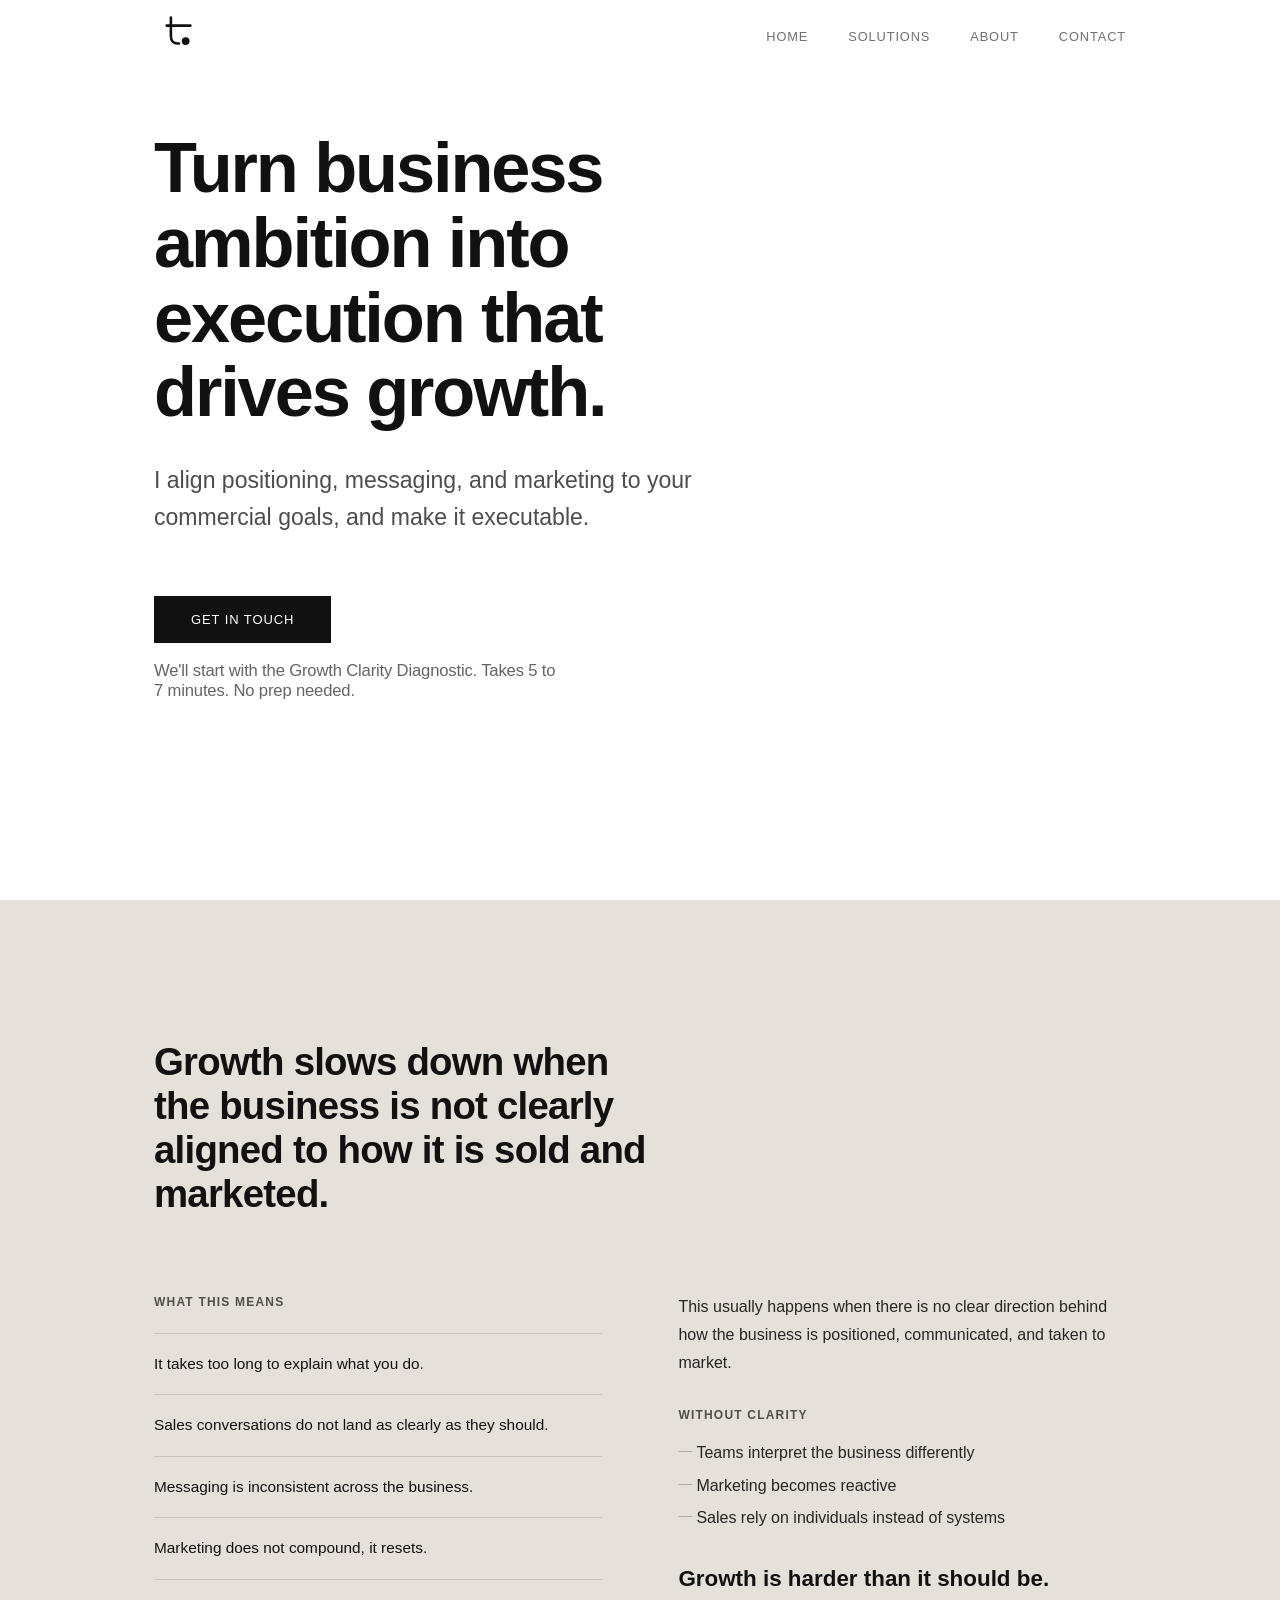
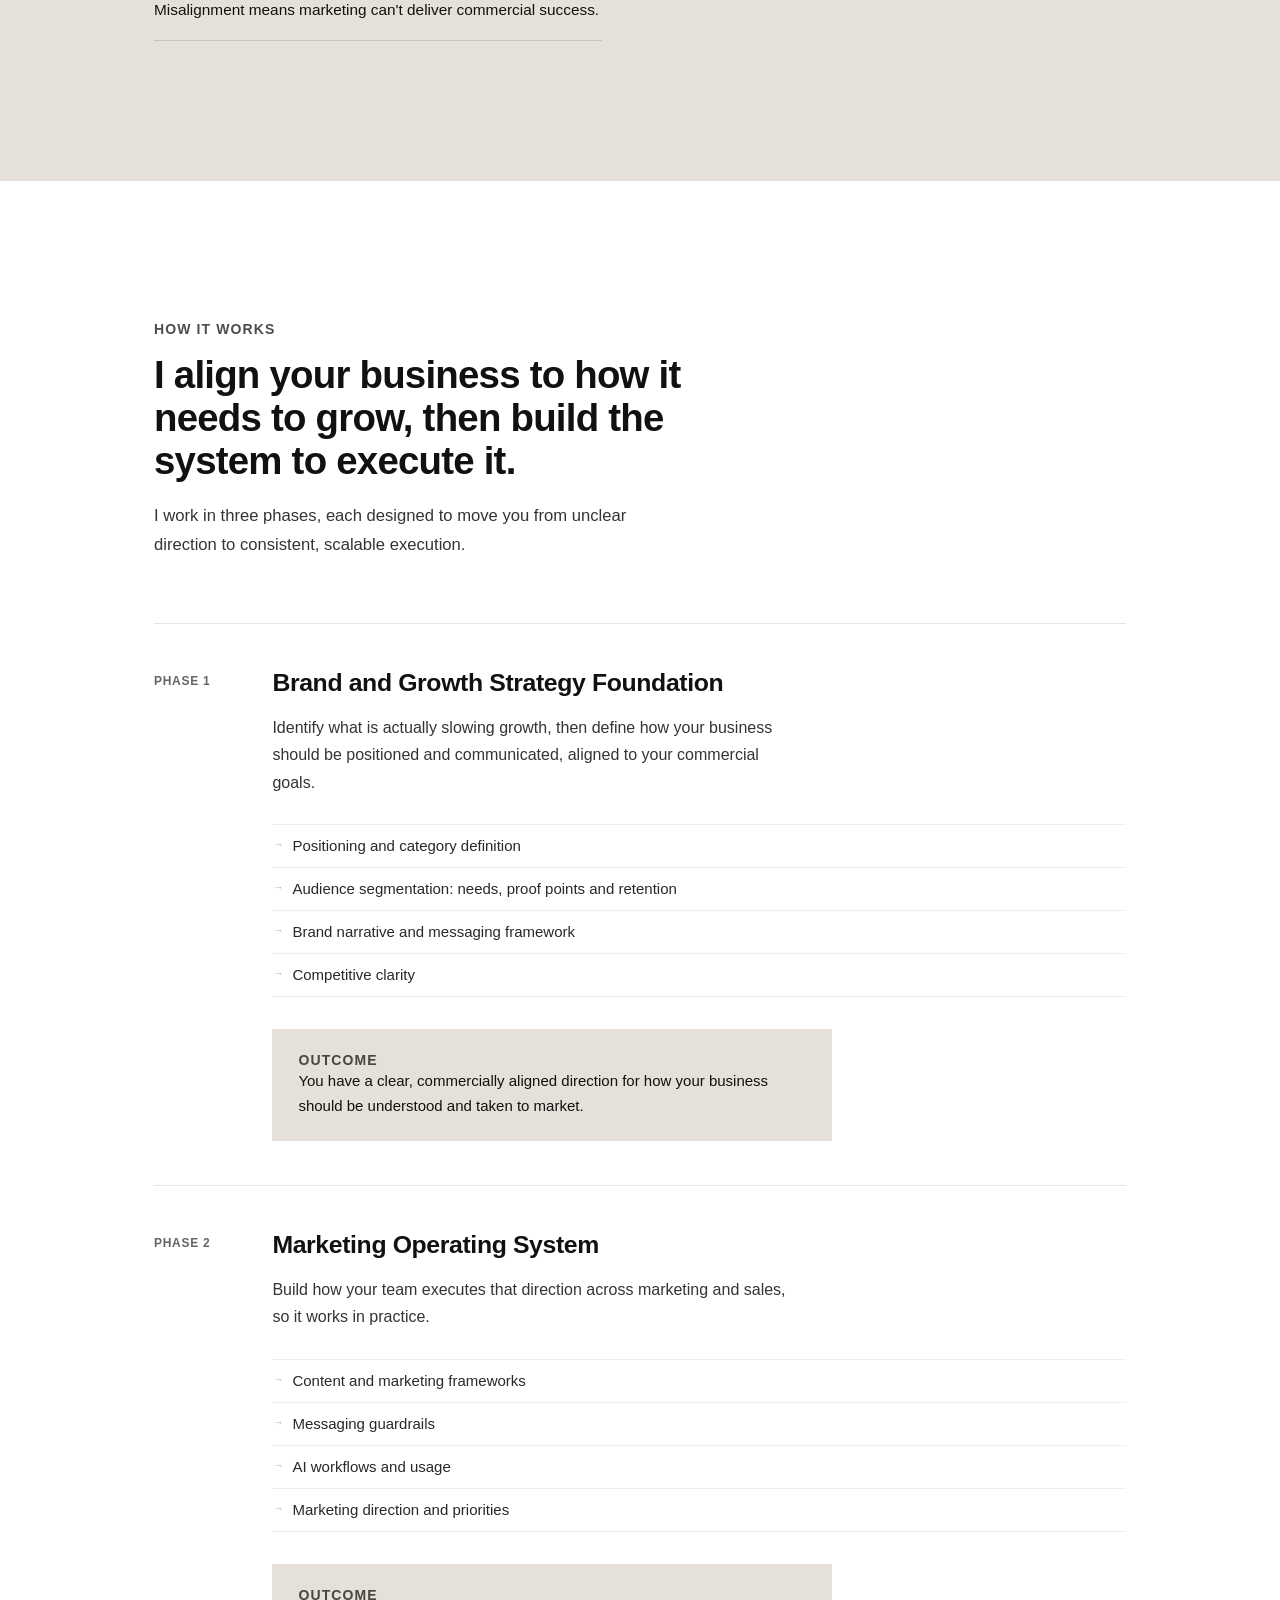
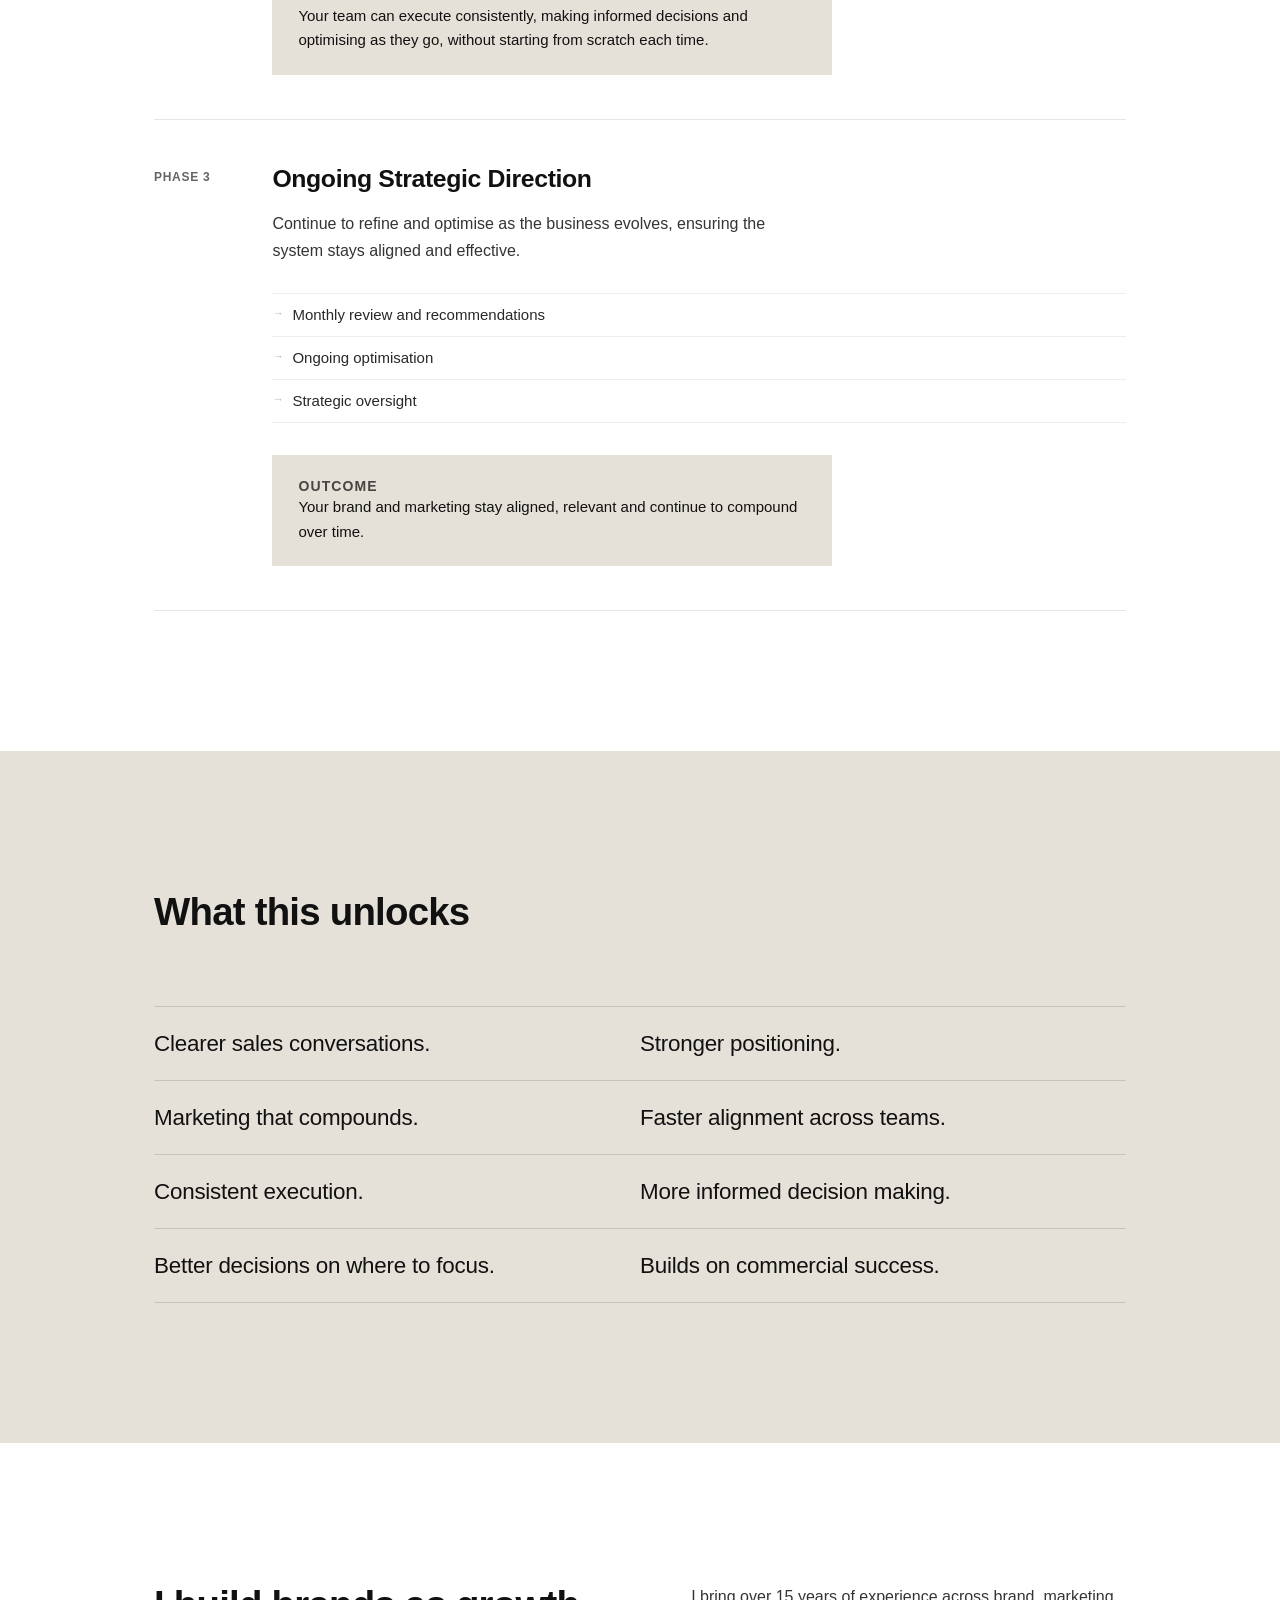
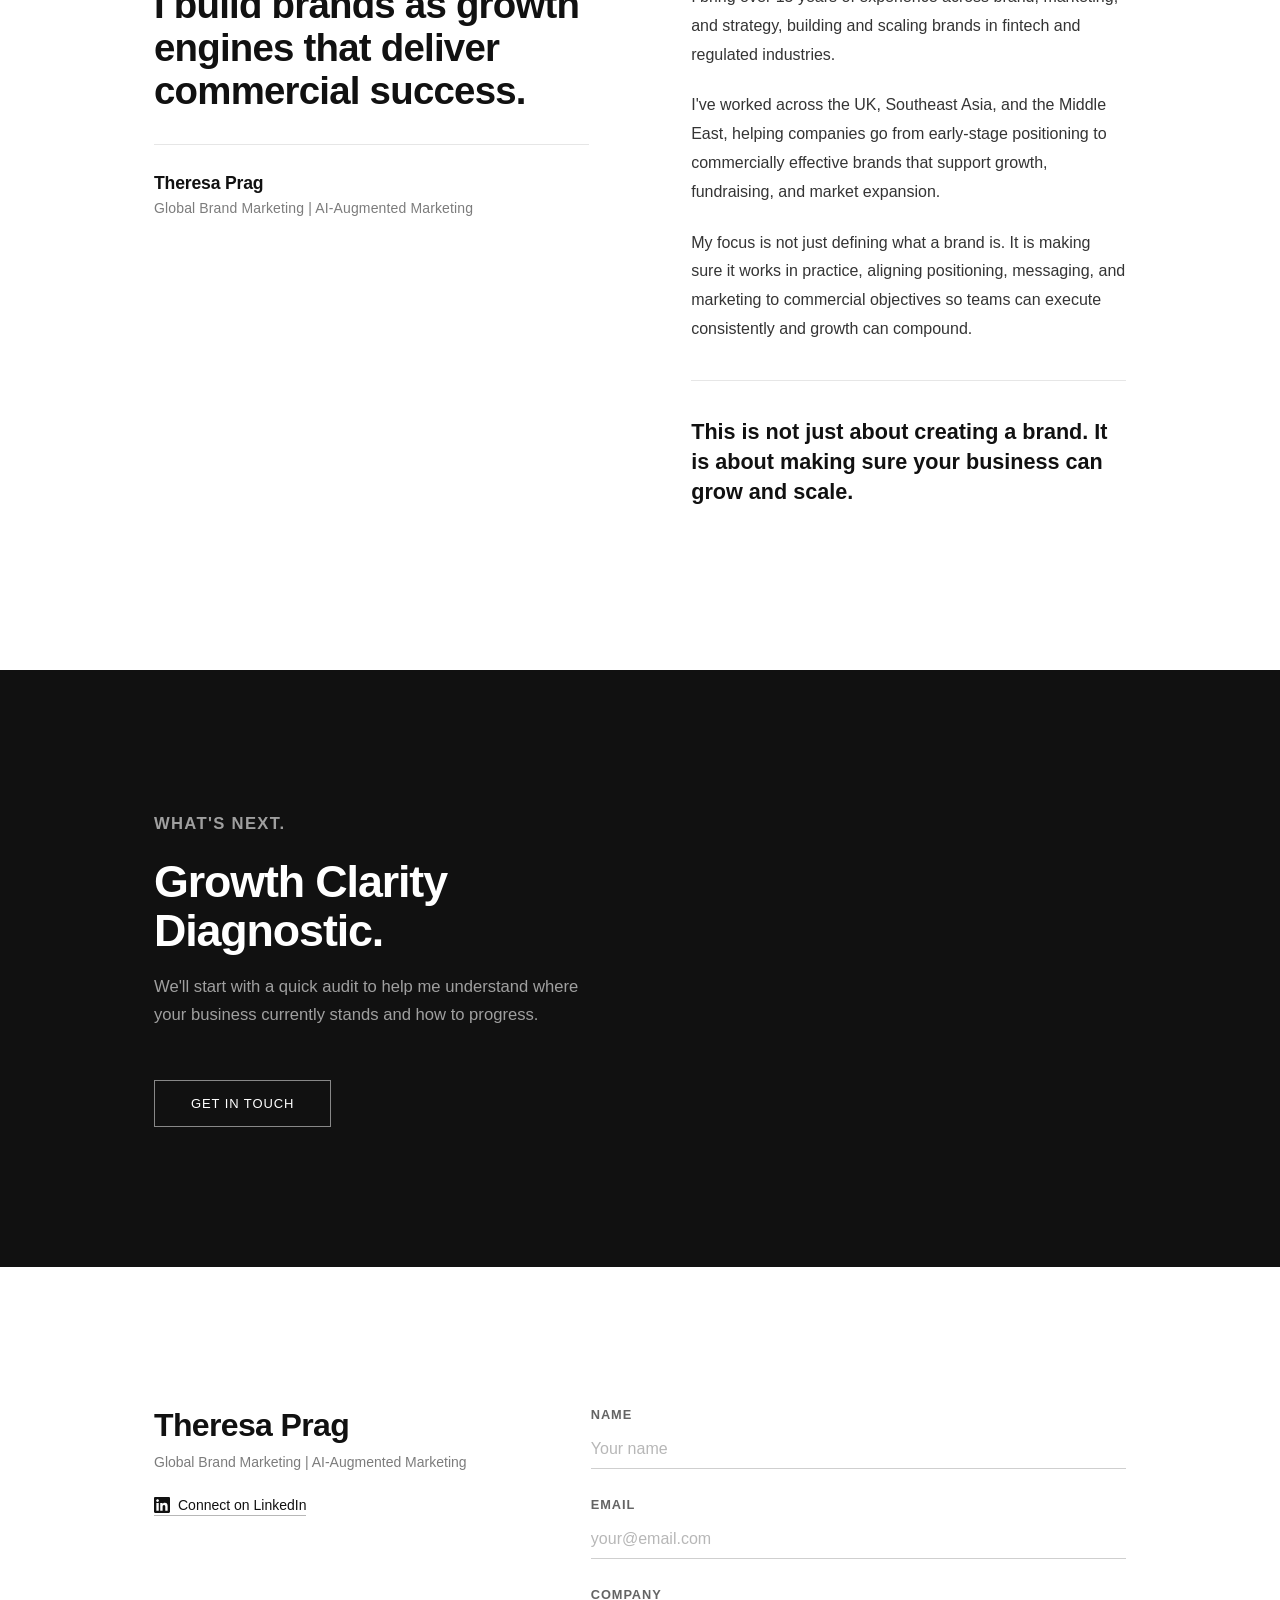
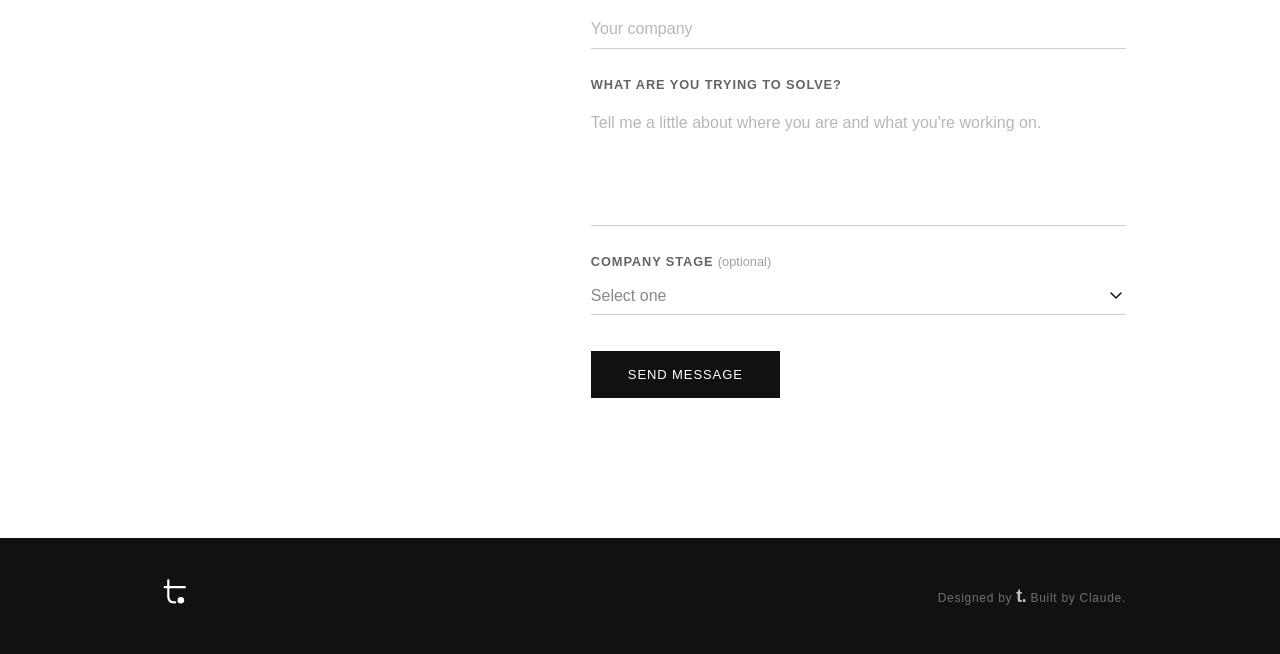
==== index.html @ bbdb6c85 "Initial site build" ====
<!DOCTYPE html>
<html lang="en">
<head>
  <meta charset="UTF-8">
  <meta name="viewport" content="width=device-width, initial-scale=1.0">
  <title>T. — Simple. Confident. Distinctive.</title>
  <meta name="description" content="A strategic brand and marketing consultancy aligning ambition with execution to drive growth.">
  <link href="https://api.fontshare.com/v2/css?f[]=switzer@400,500,600,700&f[]=satoshi@400,500&display=swap" rel="stylesheet">
  <link rel="stylesheet" href="styles.css">
</head>
<body>

  <!-- ======= NAVIGATION ======= -->
  <nav class="nav" id="nav">
    <div class="nav__inner">
      <a href="#home" class="nav__logo" aria-label="T. — Home">
        <svg xmlns="http://www.w3.org/2000/svg" viewBox="0 0 320 320" aria-hidden="true">
          <path class="logo-stroke" d="M104 46 V96 H78 M104 96 H224 M104 96 V162 C104 189 120 206 145 206 H154" stroke-width="16" stroke-linecap="round" stroke-linejoin="round"/>
          <circle class="logo-fill" cx="195" cy="191" r="24"/>
        </svg>
      </a>
      <ul class="nav__links">
        <li><a href="#home">Home</a></li>
        <li><a href="#solutions">Solutions</a></li>
        <li><a href="#about">About</a></li>
        <li><a href="#contact">Contact</a></li>
      </ul>
      <button class="nav__toggle" aria-label="Open menu" aria-expanded="false">
        <span></span>
        <span></span>
      </button>
    </div>
    <div class="nav__mobile" id="nav-mobile">
      <a href="#home" class="nav__mobile-link">Home</a>
      <a href="#solutions" class="nav__mobile-link">Solutions</a>
      <a href="#about" class="nav__mobile-link">About</a>
      <a href="#contact" class="nav__mobile-link">Contact</a>
    </div>
  </nav>

  <!-- ======= HERO ======= -->
  <section id="home" class="hero">
    <div class="container">
      <h1 class="hero__headline">Turn business ambition into execution that drives growth.</h1>
      <p class="hero__sub">I align positioning, messaging, and marketing to your commercial goals, and make it executable.</p>
      <div class="hero__cta-wrap">
        <a href="#contact" class="btn btn--primary">Get in touch</a>
        <p class="hero__microcopy">We'll start with the Growth Clarity Diagnostic. Takes 5 to 7 minutes. No prep needed.</p>
      </div>
    </div>
  </section>

  <!-- ======= PROBLEM / REFRAME ======= -->
  <section id="problem" class="problem">
    <div class="container">
      <h2 class="problem__headline">Growth slows down when the business is not clearly aligned to how it is sold and marketed.</h2>
      <div class="problem__body">
        <div class="problem__list">
          <p class="problem__list-label">What this means</p>
          <p>It takes too long to explain what you do.</p>
          <p>Sales conversations do not land as clearly as they should.</p>
          <p>Messaging is inconsistent across the business.</p>
          <p>Marketing does not compound, it resets.</p>
          <p>Misalignment means marketing can't deliver commercial success.</p>
        </div>
        <div class="problem__right">
          <p>This usually happens when there is no clear direction behind how the business is positioned, communicated, and taken to market.</p>
          <p class="problem__label">Without clarity</p>
          <ul class="problem__bullets">
            <li>Teams interpret the business differently</li>
            <li>Marketing becomes reactive</li>
            <li>Sales rely on individuals instead of systems</li>
          </ul>
          <p class="problem__conclusion">Growth is harder than it should be.</p>
        </div>
      </div>
    </div>
  </section>

  <!-- ======= SOLUTIONS ======= -->
  <section id="solutions" class="solutions">
    <div class="container">
      <p class="label">How it works</p>
      <h2 class="solutions__headline">I align your business to how it needs to grow, then build the system to execute it.</h2>
      <p class="solutions__intro">I work in three phases, each designed to move you from unclear direction to consistent, scalable execution.</p>

      <div class="phases">

        <div class="phase">
          <div class="phase__num">Phase 1</div>
          <div class="phase__content">
            <h3>Brand and Growth Strategy Foundation</h3>
            <p>Identify what is actually slowing growth, then define how your business should be positioned and communicated, aligned to your commercial goals.</p>
            <ul>
              <li>Positioning and category definition</li>
              <li>Audience segmentation: needs, proof points and retention</li>
              <li>Brand narrative and messaging framework</li>
              <li>Competitive clarity</li>
            </ul>
            <div class="phase__outcome">
              <span class="label">Outcome</span>
              <p>You have a clear, commercially aligned direction for how your business should be understood and taken to market.</p>
            </div>
          </div>
        </div>

        <div class="phase">
          <div class="phase__num">Phase 2</div>
          <div class="phase__content">
            <h3>Marketing Operating System</h3>
            <p>Build how your team executes that direction across marketing and sales, so it works in practice.</p>
            <ul>
              <li>Content and marketing frameworks</li>
              <li>Messaging guardrails</li>
              <li>AI workflows and usage</li>
              <li>Marketing direction and priorities</li>
            </ul>
            <div class="phase__outcome">
              <span class="label">Outcome</span>
              <p>Your team can execute consistently, making informed decisions and optimising as they go, without starting from scratch each time.</p>
            </div>
          </div>
        </div>

        <div class="phase">
          <div class="phase__num">Phase 3</div>
          <div class="phase__content">
            <h3>Ongoing Strategic Direction</h3>
            <p>Continue to refine and optimise as the business evolves, ensuring the system stays aligned and effective.</p>
            <ul>
              <li>Monthly review and recommendations</li>
              <li>Ongoing optimisation</li>
              <li>Strategic oversight</li>
            </ul>
            <div class="phase__outcome">
              <span class="label">Outcome</span>
              <p>Your brand and marketing stay aligned, relevant and continue to compound over time.</p>
            </div>
          </div>
        </div>

      </div>
    </div>
  </section>

  <!-- ======= WHAT THIS UNLOCKS ======= -->
  <section class="unlocks">
    <div class="container">
      <h2>What this unlocks</h2>
      <ul class="unlocks__list">
        <li>Clearer sales conversations.</li>
        <li>Stronger positioning.</li>
        <li>Marketing that compounds.</li>
        <li>Faster alignment across teams.</li>
        <li>Consistent execution.</li>
        <li>More informed decision making.</li>
        <li>Better decisions on where to focus.</li>
        <li>Builds on commercial success.</li>
      </ul>
    </div>
  </section>

  <!-- ======= ABOUT ======= -->
  <section id="about" class="about">
    <div class="container">
      <div class="about__left">
        <h2>I build brands as growth engines that deliver commercial success.</h2>
        <div class="about__nameplate">
          <p class="about__name">Theresa Prag</p>
          <p class="about__role">Global Brand Marketing | AI-Augmented Marketing</p>
        </div>
      </div>
      <div class="about__right">
        <p>I bring over 15 years of experience across brand, marketing, and strategy, building and scaling brands in fintech and regulated industries.</p>
        <p>I've worked across the UK, Southeast Asia, and the Middle East, helping companies go from early-stage positioning to commercially effective brands that support growth, fundraising, and market expansion.</p>
        <p>My focus is not just defining what a brand is. It is making sure it works in practice, aligning positioning, messaging, and marketing to commercial objectives so teams can execute consistently and growth can compound.</p>
        <p class="about__closing">This is not just about creating a brand. It is about making sure your business can grow and scale.</p>
      </div>
    </div>
  </section>

  <!-- ======= CTA ======= -->
  <section class="cta-band">
    <div class="container">
      <p class="label label--light">What's next.</p>
      <h2>Growth Clarity Diagnostic.</h2>
      <p>We'll start with a quick audit to help me understand where your business currently stands and how to progress.</p>
      <a href="#contact" class="btn btn--outline">Get in touch</a>
    </div>
  </section>

  <!-- ======= CONTACT ======= -->
  <section id="contact" class="contact">
    <div class="container">
      <div class="contact__left">
        <p class="contact__name">Theresa Prag</p>
        <p class="contact__role">Global Brand Marketing | AI-Augmented Marketing</p>
        <a href="https://www.linkedin.com/in/theresapragasam/" target="_blank" rel="noopener" class="contact__linkedin">
          <svg width="16" height="16" viewBox="0 0 24 24" fill="currentColor" aria-hidden="true"><path d="M20.447 20.452h-3.554v-5.569c0-1.328-.027-3.037-1.852-3.037-1.853 0-2.136 1.445-2.136 2.939v5.667H9.351V9h3.414v1.561h.046c.477-.9 1.637-1.85 3.37-1.85 3.601 0 4.267 2.37 4.267 5.455v6.286zM5.337 7.433c-1.144 0-2.063-.926-2.063-2.065 0-1.138.92-2.063 2.063-2.063 1.14 0 2.064.925 2.064 2.063 0 1.139-.925 2.065-2.064 2.065zm1.782 13.019H3.555V9h3.564v11.452zM22.225 0H1.771C.792 0 0 .774 0 1.729v20.542C0 23.227.792 24 1.771 24h20.451C23.2 24 24 23.227 24 22.271V1.729C24 .774 23.2 0 22.222 0h.003z"/></svg>
          Connect on LinkedIn
        </a>
      </div>
      <div class="contact__right">
        <form class="contact-form" action="https://formspree.io/f/xqewdrzn" method="POST">
          <div class="form-field">
            <label for="name">Name</label>
            <input type="text" id="name" name="name" required placeholder="Your name">
          </div>
          <div class="form-field">
            <label for="email">Email</label>
            <input type="email" id="email" name="email" required placeholder="your@email.com">
          </div>
          <div class="form-field">
            <label for="company">Company</label>
            <input type="text" id="company" name="company" placeholder="Your company">
          </div>
          <div class="form-field">
            <label for="problem">What are you trying to solve?</label>
            <textarea id="problem" name="problem" rows="4" placeholder="Tell me a little about where you are and what you're working on."></textarea>
          </div>
          <div class="form-field">
            <label for="stage">Company stage <span class="form-optional">(optional)</span></label>
            <select id="stage" name="stage">
              <option value="" disabled selected>Select one</option>
              <option value="early">Early</option>
              <option value="scaling">Scaling</option>
              <option value="established">Established</option>
            </select>
          </div>
          <button type="submit" class="btn btn--primary form-submit">Send message</button>
        </form>
      </div>
    </div>
  </section>

  <!-- ======= FOOTER ======= -->
  <footer class="footer">
    <div class="footer__inner">
      <a href="#home" class="footer__logo" aria-label="Back to top">
        <svg xmlns="http://www.w3.org/2000/svg" viewBox="0 0 320 320" aria-hidden="true">
          <path class="logo-stroke" d="M104 46 V96 H78 M104 96 H224 M104 96 V162 C104 189 120 206 145 206 H154" stroke-width="16" stroke-linecap="round" stroke-linejoin="round"/>
          <circle class="logo-fill" cx="195" cy="191" r="24"/>
        </svg>
      </a>
      <p class="footer__tagline">Designed by <span class="footer__t">t.</span> Built by Claude.</p>
    </div>
  </footer>

  <script>
    // Sticky nav border on scroll
    const nav = document.getElementById('nav');
    window.addEventListener('scroll', () => {
      nav.classList.toggle('scrolled', window.scrollY > 10);
    }, { passive: true });

    // Mobile menu toggle
    const toggle = document.querySelector('.nav__toggle');
    const mobileMenu = document.getElementById('nav-mobile');
    toggle.addEventListener('click', () => {
      const isOpen = mobileMenu.classList.toggle('open');
      toggle.classList.toggle('open', isOpen);
      toggle.setAttribute('aria-expanded', isOpen);
      toggle.setAttribute('aria-label', isOpen ? 'Close menu' : 'Open menu');
    });

    // Close mobile menu on link click
    document.querySelectorAll('.nav__mobile-link').forEach(link => {
      link.addEventListener('click', () => {
        mobileMenu.classList.remove('open');
        toggle.classList.remove('open');
        toggle.setAttribute('aria-expanded', 'false');
        toggle.setAttribute('aria-label', 'Open menu');
      });
    });
  </script>

</body>
</html>
---- styles.css ----
/* =============================================
   T. — Brand & Growth Consultancy
   Fonts: Switzer (headings) · Satoshi (body)
   Colors: #111111 · #FFFFFF · #E6E1D8
   ============================================= */

*, *::before, *::after {
  box-sizing: border-box;
  margin: 0;
  padding: 0;
}

:root {
  --black:  #111111;
  --white:  #FFFFFF;
  --taupe:  #E6E1D8;
  --taupe-dark: #d8d2c8;

  --f-display: 'Switzer', sans-serif;
  --f-body:    'Satoshi', sans-serif;

  --nav-h:    72px;
  --max-w:    1100px;
  --pad-x:    clamp(24px, 5vw, 80px);
  --section-y: clamp(80px, 11vw, 140px);
}

html {
  scroll-behavior: smooth;
}

body {
  font-family: var(--f-body);
  color: var(--black);
  background: var(--white);
  -webkit-font-smoothing: antialiased;
}

img, svg { display: block; }
a { color: inherit; text-decoration: none; }
ul { list-style: none; }

/* =============================================
   LOGO SVG TOKENS
   ============================================= */

.logo-stroke {
  stroke: var(--logo-color, var(--black));
  fill: none;
}
.logo-fill {
  fill: var(--logo-color, var(--black));
}

/* =============================================
   TYPOGRAPHY HELPERS
   ============================================= */

.label {
  font-family: var(--f-display);
  font-size: 0.875rem;
  font-weight: 700;
  letter-spacing: 0.08em;
  text-transform: uppercase;
  color: rgba(17,17,17,0.75);
}
.label--light { color: rgba(255,255,255,0.7); }

/* =============================================
   LAYOUT
   ============================================= */

.container {
  max-width: var(--max-w);
  margin: 0 auto;
  padding: 0 var(--pad-x);
}

/* =============================================
   BUTTONS
   ============================================= */

.btn {
  display: inline-block;
  padding: 15px 36px;
  font-family: var(--f-body);
  font-size: 0.8125rem;
  font-weight: 500;
  letter-spacing: 0.07em;
  text-transform: uppercase;
  cursor: pointer;
  transition: background 0.22s ease, color 0.22s ease, border-color 0.22s ease;
  border: 1.5px solid transparent;
}

.btn--primary {
  background: var(--black);
  color: var(--white);
  border-color: var(--black);
}
.btn--primary:hover {
  background: transparent;
  color: var(--black);
}

.btn--outline {
  background: transparent;
  color: var(--white);
  border-color: rgba(255,255,255,0.5);
}
.btn--outline:hover {
  background: var(--white);
  color: var(--black);
  border-color: var(--white);
}

/* =============================================
   NAVIGATION
   ============================================= */

.nav {
  position: fixed;
  inset: 0 0 auto 0;
  z-index: 200;
  background: var(--white);
  border-bottom: 1px solid transparent;
  transition: border-color 0.3s ease, box-shadow 0.3s ease;
}
.nav.scrolled {
  border-color: rgba(17,17,17,0.1);
  box-shadow: 0 1px 0 rgba(17,17,17,0.06);
}

.nav__inner {
  max-width: var(--max-w);
  margin: 0 auto;
  padding: 0 var(--pad-x);
  height: var(--nav-h);
  display: flex;
  align-items: center;
  justify-content: space-between;
}

.nav__logo svg {
  height: 52px;
  width: auto;
}

.nav__links {
  display: flex;
  gap: 40px;
}
.nav__links a {
  font-size: 0.8rem;
  font-weight: 500;
  letter-spacing: 0.07em;
  text-transform: uppercase;
  opacity: 0.6;
  transition: opacity 0.2s;
}
.nav__links a:hover { opacity: 1; }

/* Hamburger */
.nav__toggle {
  display: none;
  flex-direction: column;
  justify-content: center;
  gap: 5px;
  background: none;
  border: none;
  cursor: pointer;
  padding: 6px;
  width: 36px;
  height: 36px;
}
.nav__toggle span {
  display: block;
  height: 1.5px;
  background: var(--black);
  transition: transform 0.28s ease, opacity 0.28s ease;
  transform-origin: center;
}
.nav__toggle.open span:nth-child(1) {
  transform: translateY(6.5px) rotate(45deg);
}
.nav__toggle.open span:nth-child(2) {
  transform: translateY(-6.5px) rotate(-45deg);
}

/* Mobile drawer */
.nav__mobile {
  display: none;
  padding: 8px var(--pad-x) 32px;
  border-top: 1px solid rgba(17,17,17,0.08);
  background: var(--white);
}
.nav__mobile.open { display: block; }

.nav__mobile-link {
  display: block;
  font-family: var(--f-display);
  font-size: 1.75rem;
  font-weight: 600;
  letter-spacing: -0.02em;
  padding: 14px 0;
  border-bottom: 1px solid rgba(17,17,17,0.08);
  transition: opacity 0.2s;
}
.nav__mobile-link:last-child { border-bottom: none; }
.nav__mobile-link:hover { opacity: 0.5; }

/* =============================================
   HERO
   ============================================= */

.hero {
  min-height: 100svh;
  display: flex;
  align-items: center;
  padding-top: var(--nav-h);
  padding-bottom: var(--section-y);
  background: var(--white);
}
.hero .container { width: 100%; }

.hero__headline {
  font-family: var(--f-display);
  font-size: clamp(2.6rem, 5.5vw, 5.25rem);
  font-weight: 600;
  line-height: 1.06;
  letter-spacing: -0.03em;
  max-width: 14ch;
  margin-bottom: clamp(20px, 3vw, 32px);
}

.hero__sub {
  font-size: clamp(1.15rem, 1.8vw, 1.45rem);
  font-weight: 500;
  line-height: 1.6;
  max-width: 50ch;
  color: rgba(17,17,17,0.75);
  margin-bottom: clamp(40px, 5vw, 60px);
}

.hero__cta-wrap {
  display: flex;
  flex-direction: column;
  align-items: flex-start;
  gap: 18px;
}

.hero__microcopy {
  font-family: var(--f-display);
  font-size: clamp(1rem, 1.3vw, 1.15rem);
  font-weight: 500;
  color: rgba(17,17,17,0.65);
  letter-spacing: -0.01em;
  max-width: 44ch;
}

/* =============================================
   PROBLEM / REFRAME
   ============================================= */

.problem {
  background: var(--taupe);
  padding: var(--section-y) 0;
}

.problem__headline {
  font-family: var(--f-display);
  font-size: clamp(1.6rem, 3vw, 2.6rem);
  font-weight: 600;
  line-height: 1.15;
  letter-spacing: -0.02em;
  max-width: 24ch;
  margin-bottom: clamp(48px, 6vw, 80px);
}

.problem__body {
  display: grid;
  grid-template-columns: 1fr 1fr;
  gap: clamp(40px, 6vw, 80px);
}

/* Left column — symptom list */
.problem__list-label {
  font-family: var(--f-body);
  font-size: 0.75rem !important;
  font-weight: 600 !important;
  letter-spacing: 0.1em;
  text-transform: uppercase;
  color: rgba(17,17,17,0.7) !important;
  padding: 0 0 20px 0 !important;
  border: none !important;
  display: block;
}

.problem__list p {
  font-size: clamp(0.9375rem, 1.2vw, 1.0625rem);
  line-height: 1.6;
  color: var(--black);
  padding: 18px 0;
  border-bottom: 1px solid rgba(17,17,17,0.14);
}
.problem__list p:not(.problem__list-label):first-of-type,
.problem__list-label + p { border-top: 1px solid rgba(17,17,17,0.14); }

/* Right column */
.problem__right > p {
  font-size: 1rem;
  line-height: 1.75;
  color: rgba(17,17,17,0.9);
  margin-bottom: 28px;
}

.problem__label {
  font-family: var(--f-body) !important;
  font-size: 0.75rem !important;
  font-weight: 600 !important;
  letter-spacing: 0.1em !important;
  text-transform: uppercase !important;
  color: rgba(17,17,17,0.7) !important;
  margin-bottom: 14px !important;
  padding: 0 !important;
  border: none !important;
}

.problem__bullets { margin-bottom: 32px; }
.problem__bullets li {
  font-size: 1rem;
  line-height: 1.65;
  color: rgba(17,17,17,0.9);
  padding-left: 18px;
  margin-bottom: 6px;
  position: relative;
}
.problem__bullets li::before {
  content: '—';
  position: absolute;
  left: 0;
  color: rgba(17,17,17,0.3);
  font-size: 0.85rem;
}

.problem__conclusion {
  font-family: var(--f-display) !important;
  font-size: clamp(1.1rem, 1.8vw, 1.4rem) !important;
  font-weight: 600 !important;
  line-height: 1.3 !important;
  color: var(--black) !important;
  border: none !important;
  padding: 0 !important;
}

/* =============================================
   SOLUTIONS
   ============================================= */

.solutions {
  background: var(--white);
  padding: var(--section-y) 0;
}

.solutions .label { margin-bottom: 16px; }

.solutions__headline {
  font-family: var(--f-display);
  font-size: clamp(1.6rem, 3vw, 2.6rem);
  font-weight: 600;
  line-height: 1.12;
  letter-spacing: -0.02em;
  max-width: 26ch;
  margin-bottom: 20px;
}

.solutions__intro {
  font-size: clamp(1rem, 1.3vw, 1.1rem);
  line-height: 1.7;
  max-width: 55ch;
  color: rgba(17,17,17,0.85);
  margin-bottom: clamp(40px, 5vw, 64px);
}

/* Phases */
.phases { display: flex; flex-direction: column; }

.phase {
  display: grid;
  grid-template-columns: 80px 1fr;
  gap: clamp(16px, 3vw, 40px);
  padding: clamp(28px, 4vw, 44px) 0;
  border-top: 1px solid rgba(17,17,17,0.1);
}
.phase:last-child { border-bottom: 1px solid rgba(17,17,17,0.1); }

.phase__num {
  font-family: var(--f-body);
  font-size: 0.75rem;
  font-weight: 600;
  letter-spacing: 0.06em;
  text-transform: uppercase;
  color: rgba(17,17,17,0.65);
  padding-top: 6px;
}

.phase__content h3 {
  font-family: var(--f-display);
  font-size: clamp(1.2rem, 2vw, 1.55rem);
  font-weight: 600;
  letter-spacing: -0.015em;
  line-height: 1.2;
  margin-bottom: 16px;
}

.phase__content > p {
  font-size: 1rem;
  line-height: 1.72;
  max-width: 58ch;
  color: rgba(17,17,17,0.85);
  margin-bottom: 28px;
}

.phase__content ul { margin-bottom: 32px; }
.phase__content li {
  font-size: 0.9375rem;
  line-height: 1.6;
  color: rgba(17,17,17,0.9);
  padding: 9px 0 9px 20px;
  border-bottom: 1px solid rgba(17,17,17,0.07);
  position: relative;
}
.phase__content li:first-child { border-top: 1px solid rgba(17,17,17,0.07); }
.phase__content li::before {
  content: '→';
  position: absolute;
  left: 0;
  top: 11px;
  font-size: 0.7rem;
  color: rgba(17,17,17,0.3);
}

.phase__outcome {
  background: var(--taupe);
  padding: 22px 26px;
  max-width: 560px;
}
.phase__outcome .label { margin-bottom: 8px; }
.phase__outcome p {
  font-size: 0.9375rem;
  line-height: 1.65;
  color: var(--black);
}

/* =============================================
   UNLOCKS
   ============================================= */

.unlocks {
  background: var(--taupe);
  padding: var(--section-y) 0;
}

.unlocks h2 {
  font-family: var(--f-display);
  font-size: clamp(1.6rem, 3vw, 2.6rem);
  font-weight: 600;
  letter-spacing: -0.02em;
  line-height: 1.1;
  margin-bottom: clamp(44px, 6vw, 72px);
}

.unlocks__list {
  display: grid;
  grid-template-columns: 1fr 1fr;
  gap: 0;
}

.unlocks__list li {
  font-family: var(--f-display);
  font-size: clamp(1.05rem, 1.8vw, 1.4rem);
  font-weight: 500;
  line-height: 1.3;
  letter-spacing: -0.01em;
  padding: 22px 40px 22px 0;
  border-bottom: 1px solid rgba(17,17,17,0.14);
}
.unlocks__list li:nth-child(1),
.unlocks__list li:nth-child(2) {
  border-top: 1px solid rgba(17,17,17,0.14);
}

/* =============================================
   ABOUT
   ============================================= */

.about {
  background: var(--white);
  padding: var(--section-y) 0;
}

.about .container {
  display: grid;
  grid-template-columns: 1fr 1fr;
  gap: clamp(48px, 8vw, 112px);
  align-items: start;
}

.about__left h2 {
  font-family: var(--f-display);
  font-size: clamp(1.6rem, 3vw, 2.6rem);
  font-weight: 600;
  letter-spacing: -0.02em;
  line-height: 1.12;
  position: sticky;
  top: calc(var(--nav-h) + 32px);
}

.about__right p {
  font-size: 1rem;
  line-height: 1.8;
  color: rgba(17,17,17,0.85);
  margin-bottom: 22px;
}

.about__nameplate {
  margin-top: 32px;
  padding-top: 28px;
  border-top: 1px solid rgba(17,17,17,0.1);
}
.about__name {
  font-family: var(--f-display);
  font-size: 1.1rem;
  font-weight: 600;
  letter-spacing: -0.01em;
  margin-bottom: 6px;
}
.about__role {
  font-size: 0.875rem;
  color: rgba(17,17,17,0.55);
  letter-spacing: 0.01em;
}

.about__closing {
  font-family: var(--f-display) !important;
  font-size: clamp(1.1rem, 1.8vw, 1.35rem) !important;
  font-weight: 600 !important;
  line-height: 1.4 !important;
  color: var(--black) !important;
  margin-top: 36px !important;
  padding-top: 36px !important;
  border-top: 1px solid rgba(17,17,17,0.1);
}

/* =============================================
   CTA BAND
   ============================================= */

.cta-band {
  background: var(--black);
  padding: var(--section-y) 0;
}

.cta-band .label--light { margin-bottom: 20px; }

.cta-band h2 {
  font-family: var(--f-display);
  font-size: clamp(1.75rem, 3.5vw, 3rem);
  font-weight: 600;
  letter-spacing: -0.025em;
  line-height: 1.1;
  color: var(--white);
  margin-bottom: 18px;
  max-width: 20ch;
}

.cta-band p {
  font-size: clamp(1rem, 1.3vw, 1.1rem);
  line-height: 1.65;
  color: rgba(255,255,255,0.6);
  max-width: 48ch;
  margin-bottom: clamp(36px, 4vw, 52px);
}

/* =============================================
   CONTACT
   ============================================= */

.contact {
  background: var(--white);
  padding: var(--section-y) 0;
}

.contact .container {
  display: grid;
  grid-template-columns: 1fr 1.6fr;
  gap: clamp(48px, 8vw, 112px);
  align-items: start;
}

.contact__name {
  font-family: var(--f-display);
  font-size: clamp(1.4rem, 2.5vw, 2rem);
  font-weight: 600;
  letter-spacing: -0.02em;
  margin-bottom: 8px;
}

.contact__role {
  font-size: 0.875rem;
  color: rgba(17,17,17,0.55);
  margin-bottom: 24px;
  line-height: 1.5;
}

.contact__linkedin {
  display: inline-flex;
  align-items: center;
  gap: 8px;
  font-size: 0.875rem;
  font-weight: 500;
  color: var(--black);
  border-bottom: 1px solid rgba(17,17,17,0.3);
  padding-bottom: 2px;
  transition: border-color 0.2s, opacity 0.2s;
}
.contact__linkedin svg {
  display: inline-block;
  flex-shrink: 0;
}
.contact__linkedin:hover {
  border-color: var(--black);
  opacity: 0.7;
}

/* Contact form */
.contact-form {
  display: flex;
  flex-direction: column;
  gap: 28px;
}

.form-field {
  display: flex;
  flex-direction: column;
  gap: 8px;
}

.form-field label {
  font-family: var(--f-body);
  font-size: 0.8rem;
  font-weight: 600;
  letter-spacing: 0.07em;
  text-transform: uppercase;
  color: rgba(17,17,17,0.65);
}

.form-optional {
  font-weight: 400;
  text-transform: none;
  letter-spacing: 0;
  color: rgba(17,17,17,0.4);
}

.form-field input,
.form-field textarea,
.form-field select {
  font-family: var(--f-body);
  font-size: 1rem;
  color: var(--black);
  background: transparent;
  border: none;
  border-bottom: 1.5px solid rgba(17,17,17,0.2);
  padding: 10px 0;
  width: 100%;
  outline: none;
  transition: border-color 0.2s;
  appearance: none;
  -webkit-appearance: none;
  border-radius: 0;
}

.form-field input::placeholder,
.form-field textarea::placeholder {
  color: rgba(17,17,17,0.3);
}

.form-field input:focus,
.form-field textarea:focus,
.form-field select:focus {
  border-color: var(--black);
}

.form-field textarea {
  resize: none;
  line-height: 1.65;
}

.form-field select {
  cursor: pointer;
  color: rgba(17,17,17,0.5);
  background-image: url("data:image/svg+xml,%3Csvg xmlns='http://www.w3.org/2000/svg' width='12' height='8' viewBox='0 0 12 8'%3E%3Cpath d='M1 1l5 5 5-5' stroke='%23111' stroke-width='1.5' fill='none' stroke-linecap='round'/%3E%3C/svg%3E");
  background-repeat: no-repeat;
  background-position: right 4px center;
  padding-right: 24px;
}

.form-field select option { color: var(--black); }

.form-submit {
  align-self: flex-start;
  margin-top: 8px;
}

/* Tally placeholder */
.tally-placeholder {
  padding: 56px 40px;
  border: 1px dashed rgba(17,17,17,0.18);
  text-align: center;
}
.tally-placeholder p {
  font-size: 0.9375rem;
  line-height: 1.7;
  color: rgba(17,17,17,0.45);
  margin-bottom: 10px;
}
.tally-placeholder p:last-child { margin-bottom: 0; }
.tally-placeholder a {
  color: var(--black);
  border-bottom: 1px solid rgba(17,17,17,0.3);
  transition: border-color 0.2s;
}
.tally-placeholder a:hover { border-color: var(--black); }

/* Tally iframe (once embedded) */
.contact__right iframe {
  width: 100%;
  border: none;
  min-height: 500px;
}

/* =============================================
   FOOTER
   ============================================= */

.footer {
  background: var(--black);
  padding: 36px 0;
}

.footer__inner {
  max-width: var(--max-w);
  margin: 0 auto;
  padding: 0 var(--pad-x);
  display: flex;
  align-items: center;
  justify-content: space-between;
}

.footer__logo {
  --logo-color: var(--white);
}
.footer__logo svg {
  height: 44px;
  width: auto;
}

.footer__tagline {
  font-family: var(--f-display);
  font-size: 0.75rem;
  font-weight: 500;
  letter-spacing: 0.06em;
  color: rgba(255,255,255,0.4);
}
.footer__t {
  font-size: 1.1rem;
  font-weight: 700;
  color: rgba(255,255,255,0.75);
  letter-spacing: -0.02em;
}

/* =============================================
   RESPONSIVE — TABLET
   ============================================= */

@media (max-width: 900px) {
  .about .container {
    grid-template-columns: 1fr;
  }
  .about__left h2 { position: static; }
}

/* =============================================
   RESPONSIVE — MOBILE
   ============================================= */

@media (max-width: 680px) {
  .nav__links { display: none; }
  .nav__toggle { display: flex; }

  .problem__body {
    grid-template-columns: 1fr;
  }

  .phase {
    grid-template-columns: 1fr;
    gap: 10px;
  }

  .unlocks__list {
    grid-template-columns: 1fr;
  }
  .unlocks__list li:nth-child(2) {
    border-top: none;
  }

  .contact .container {
    grid-template-columns: 1fr;
  }

  .footer__inner {
    flex-direction: column;
    gap: 16px;
    text-align: center;
  }
}
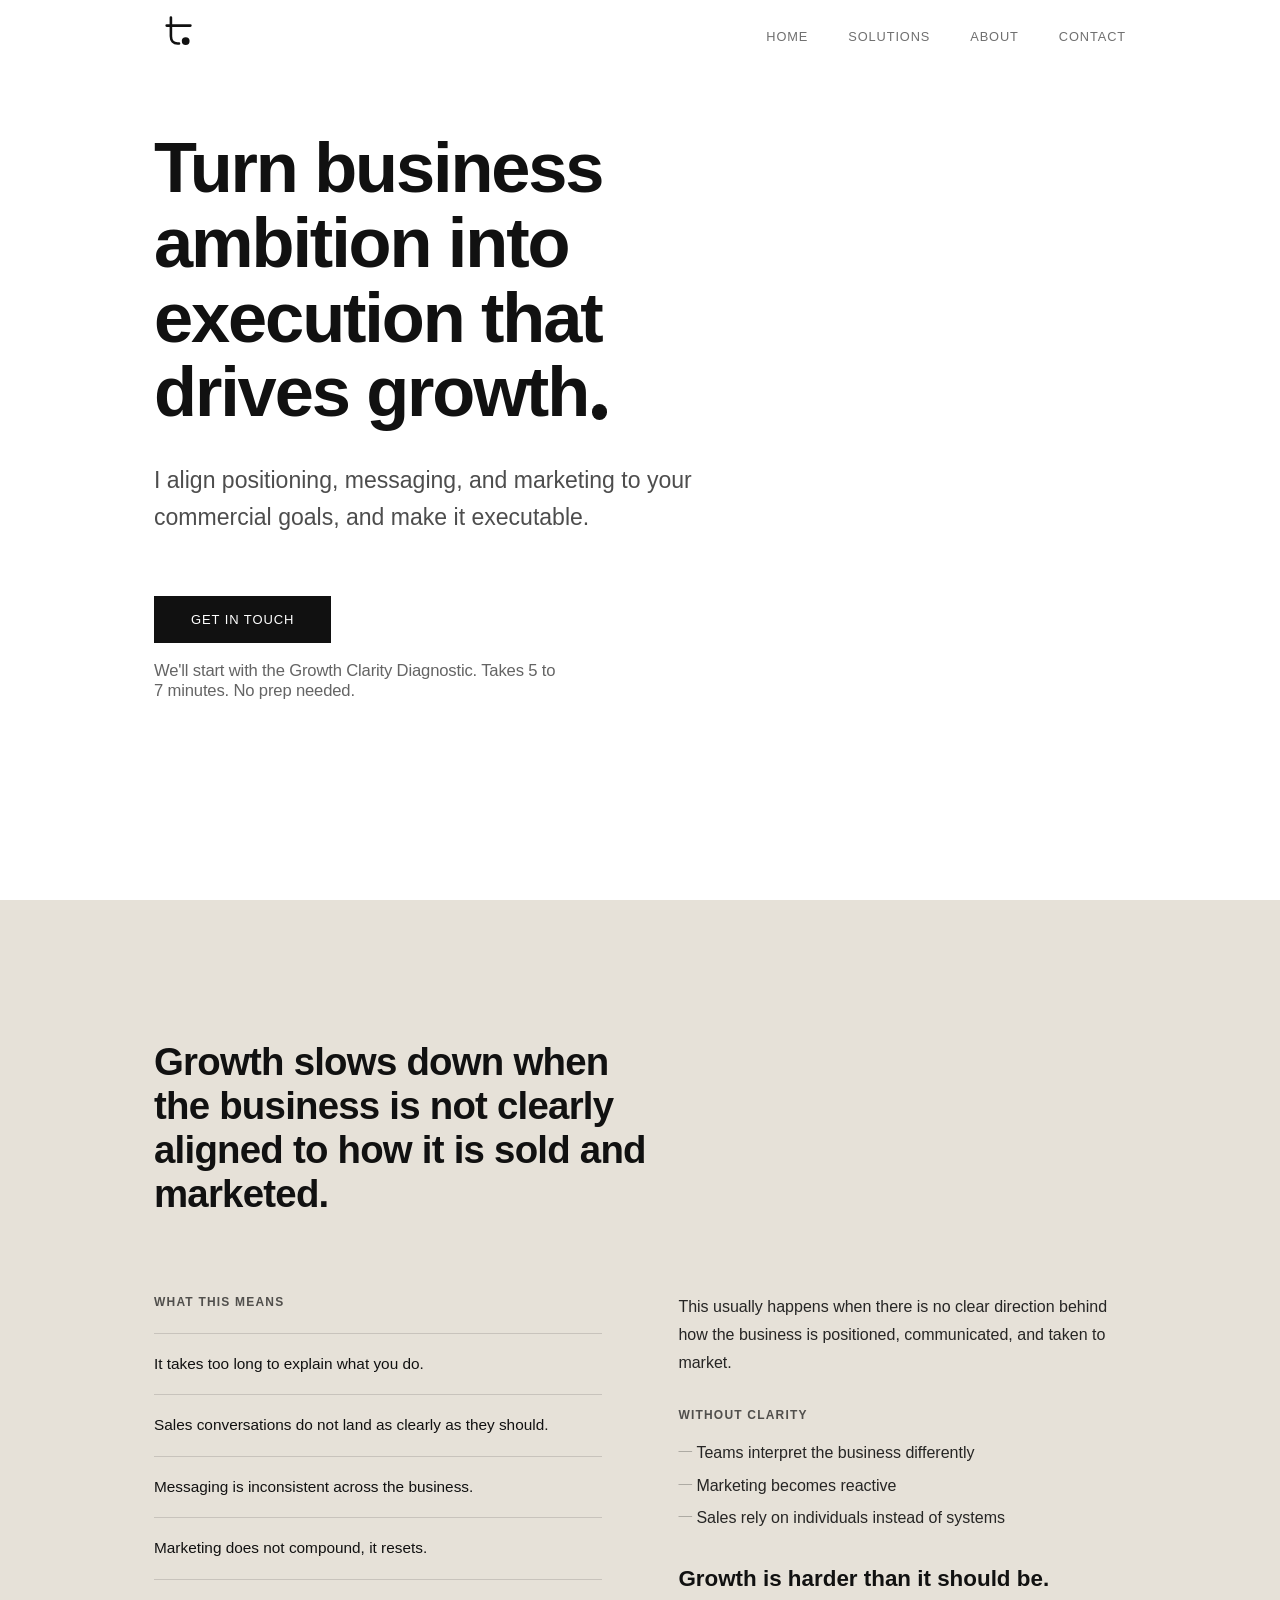
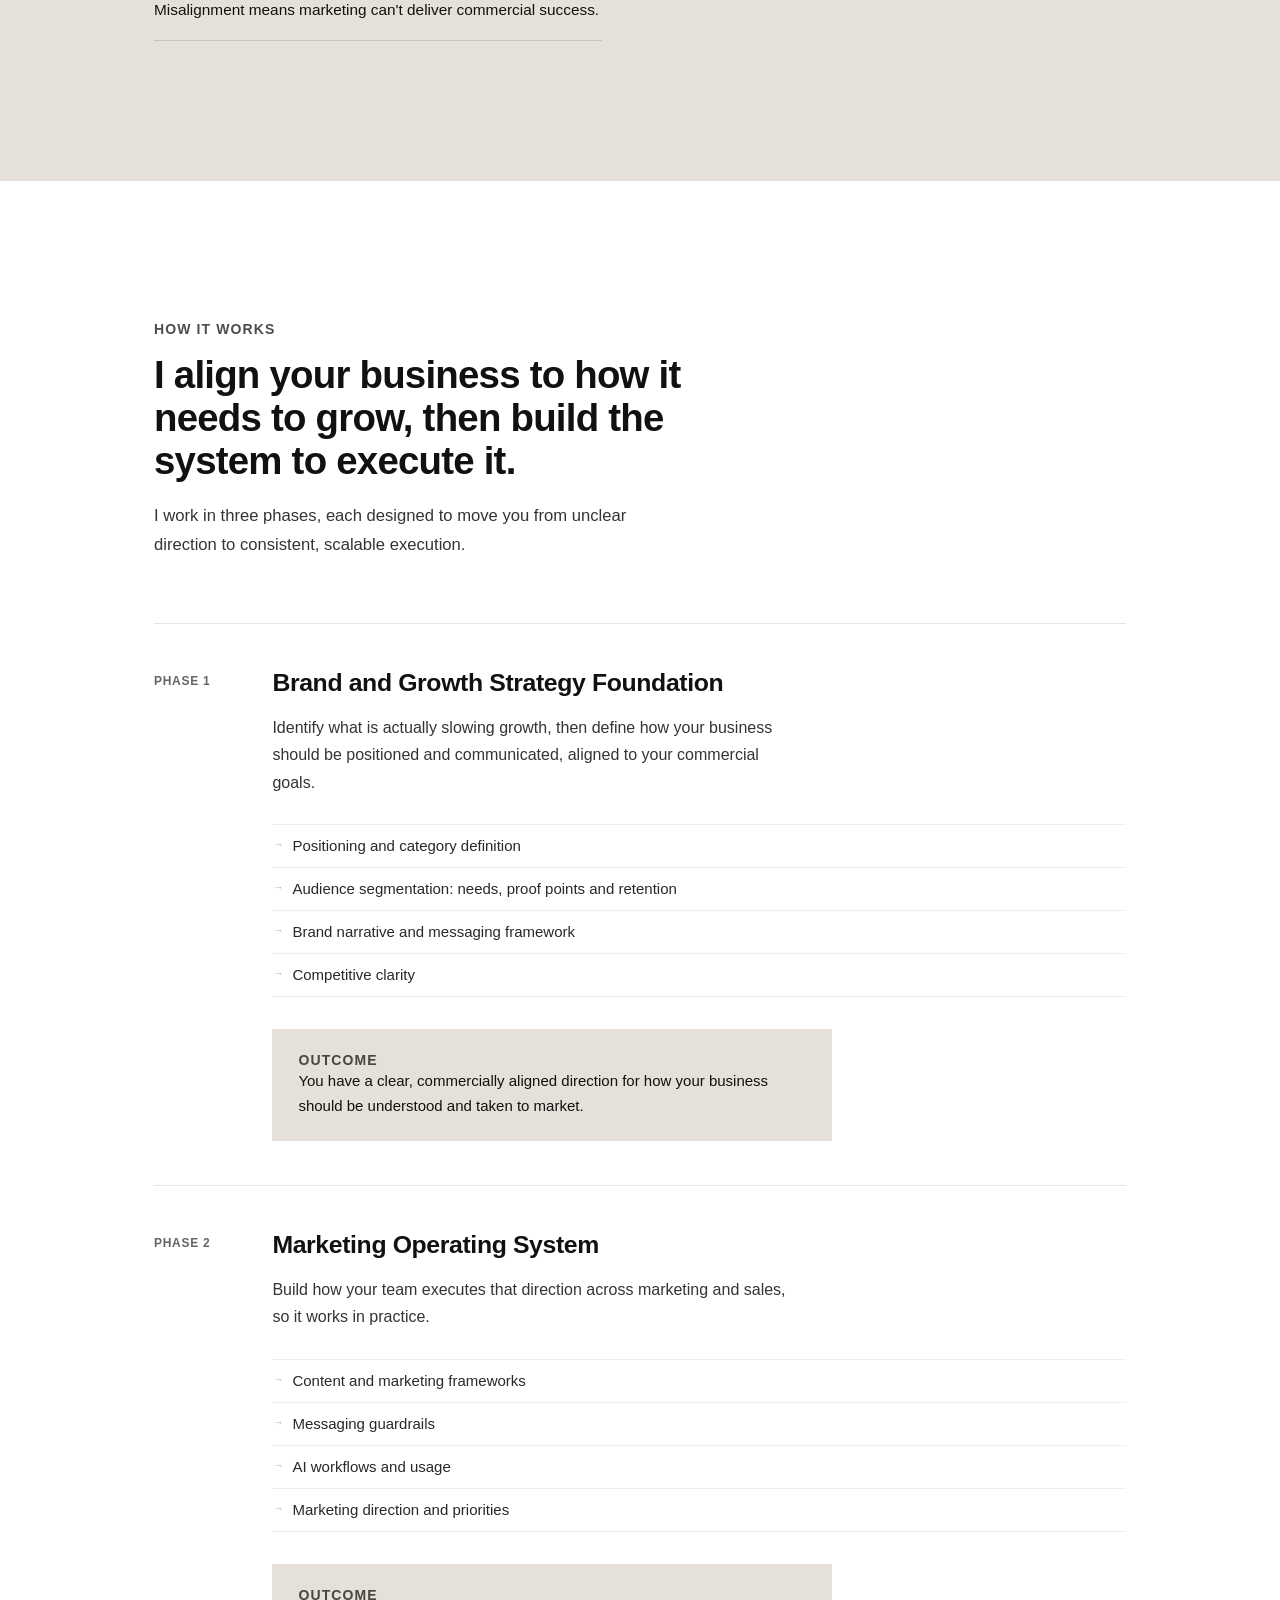
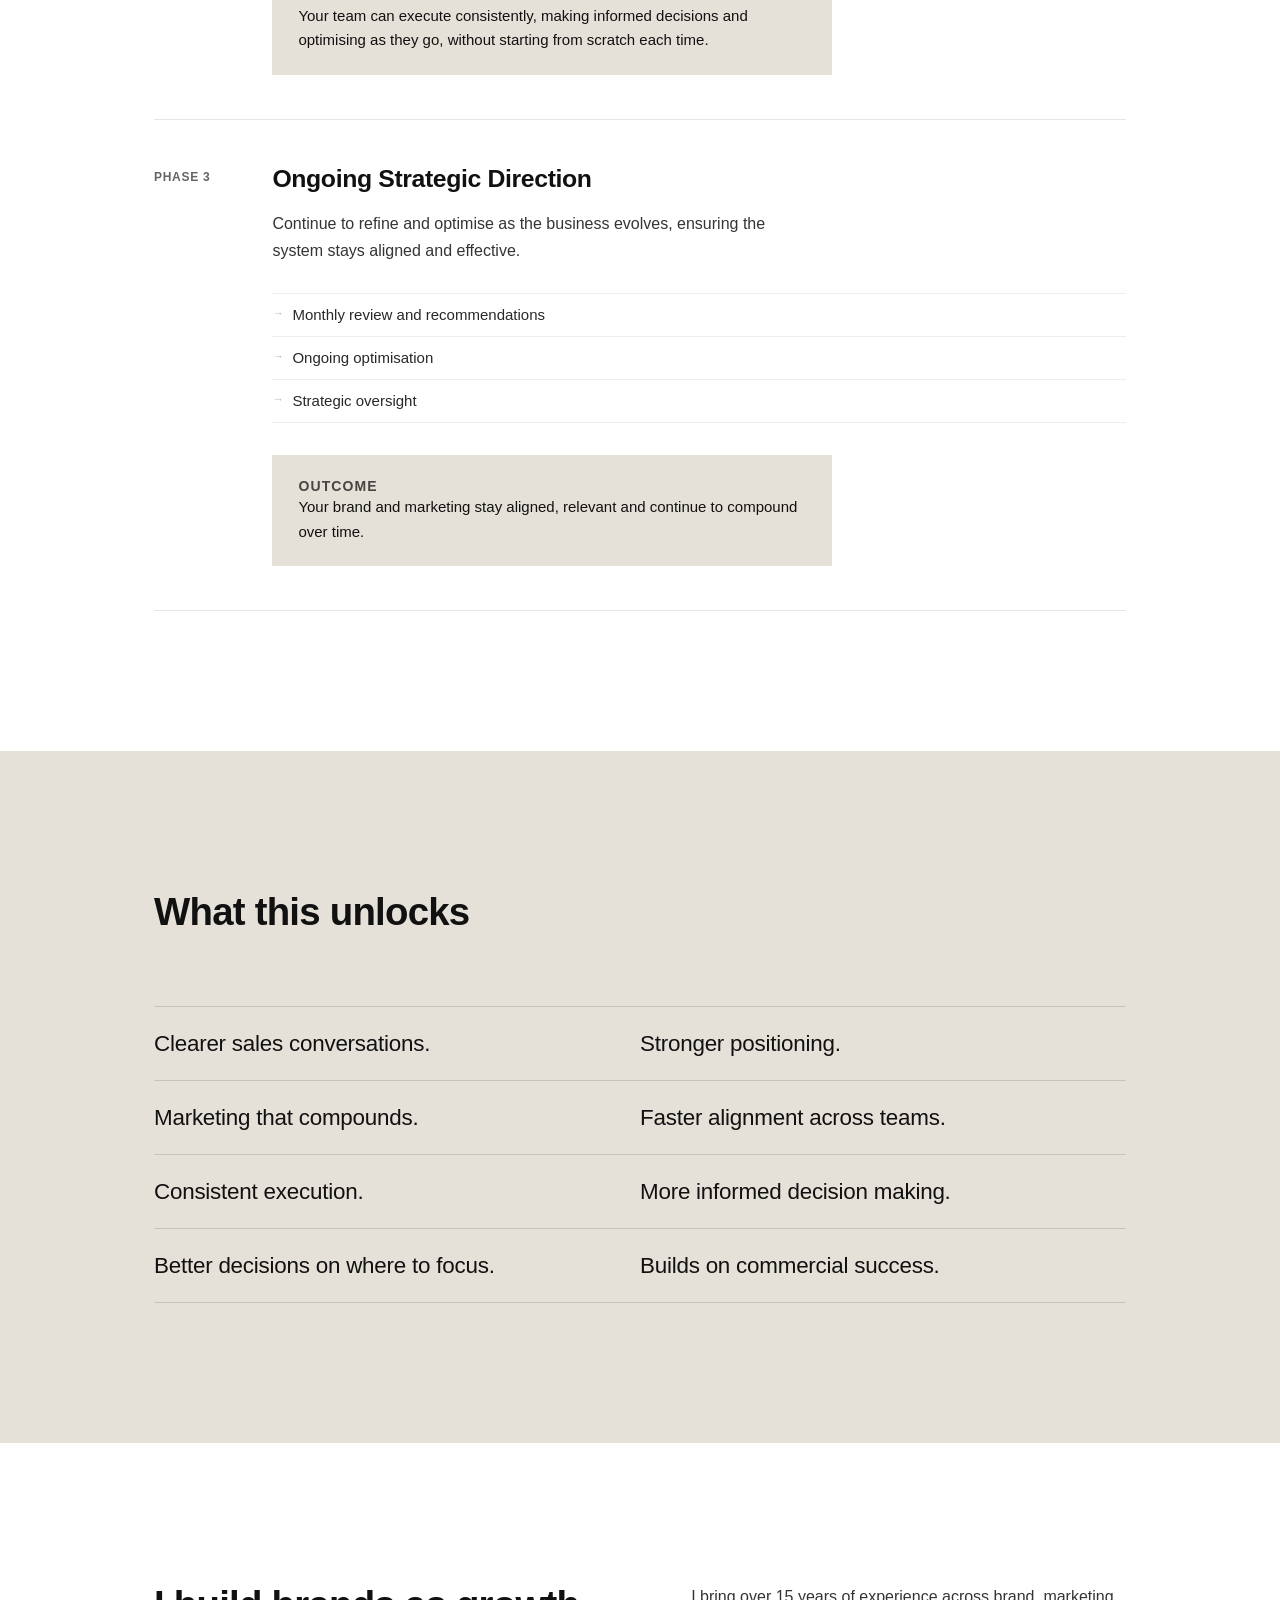
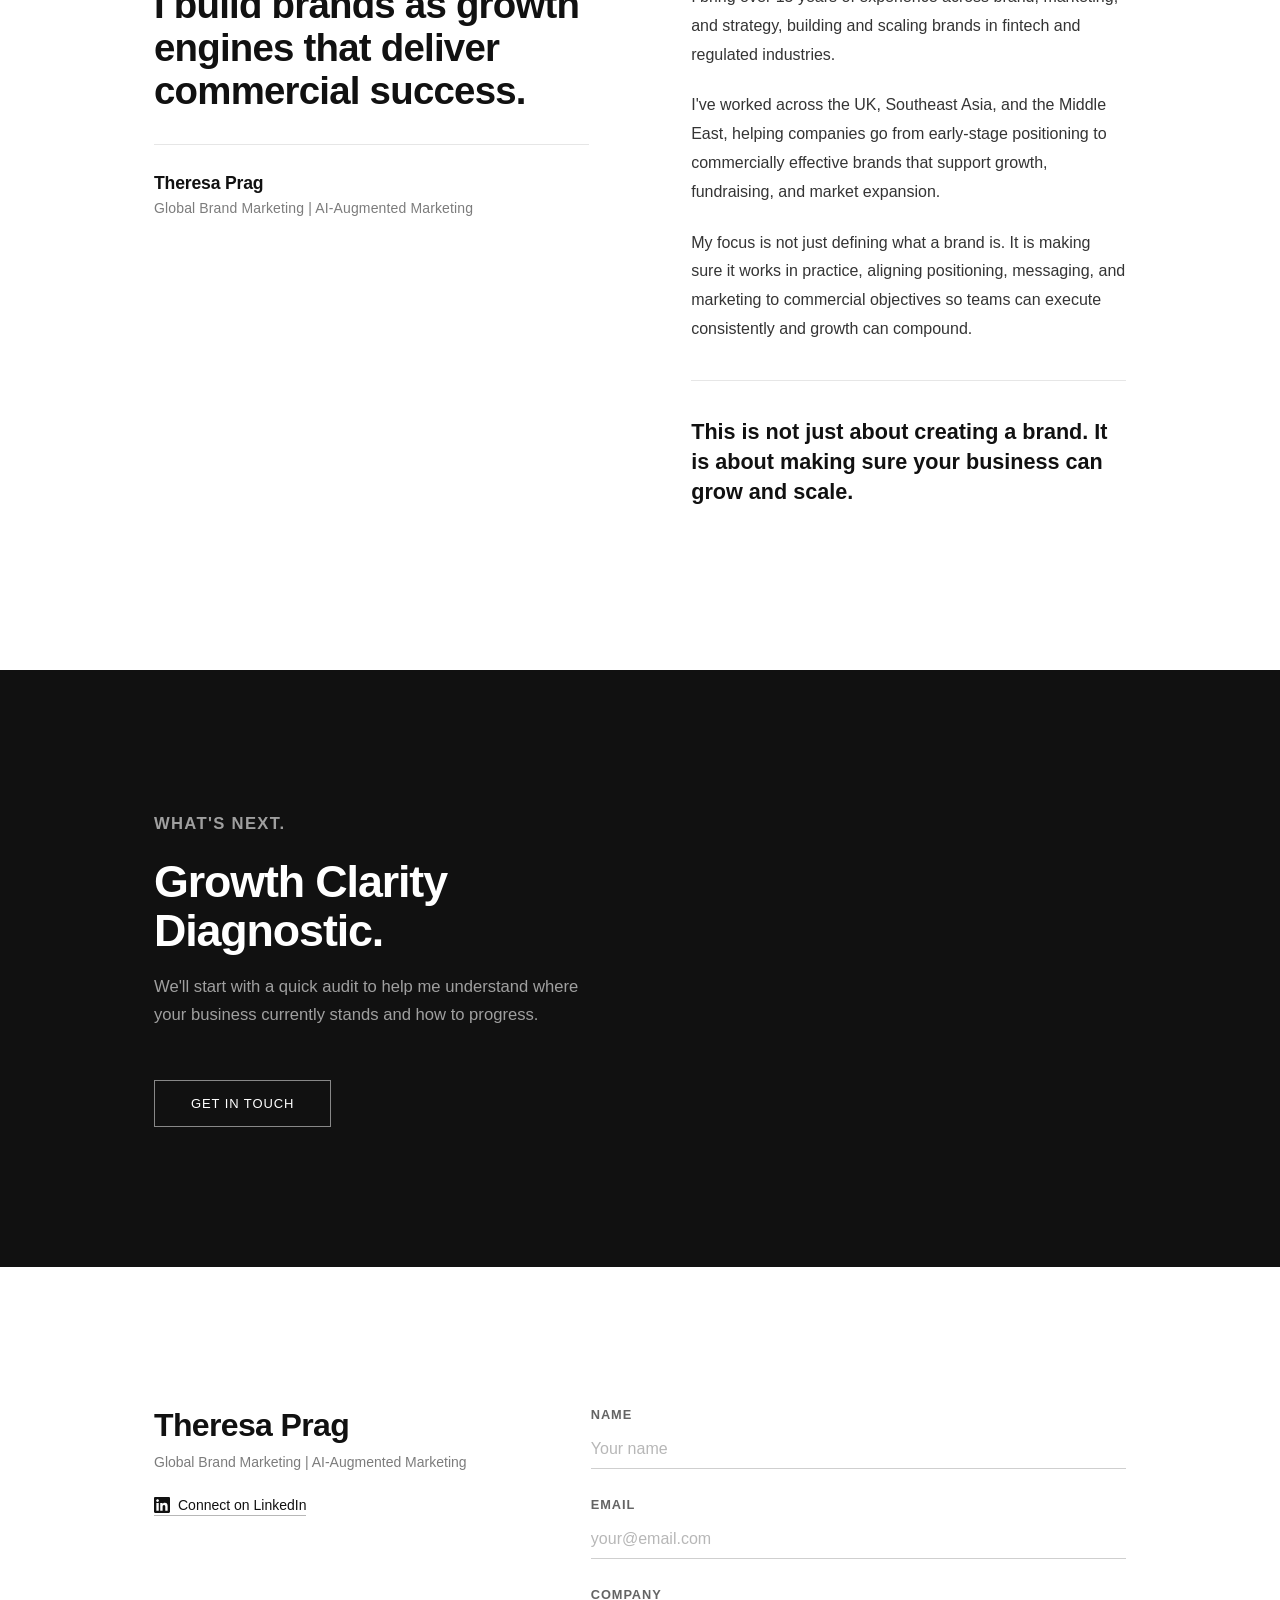
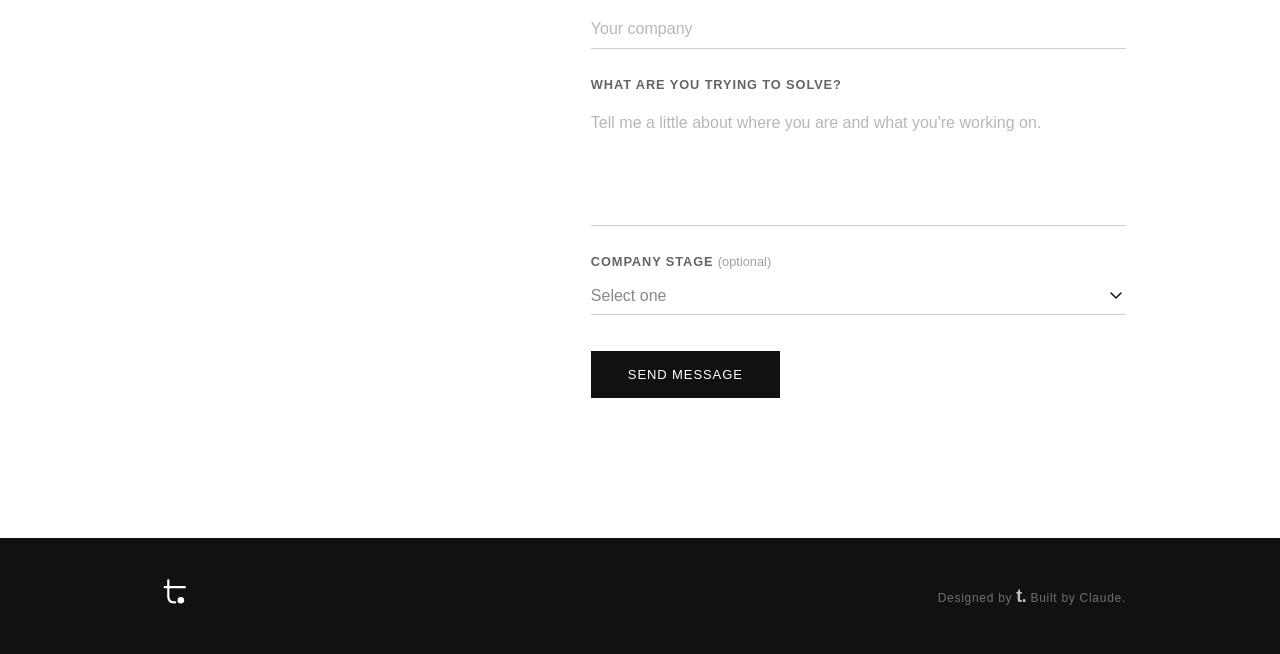
==== commit c25741c7: "Fix headline dot" ====
--- a/index.html
+++ b/index.html
@@ -41,7 +41,7 @@
   <!-- ======= HERO ======= -->
   <section id="home" class="hero">
     <div class="container">
-      <h1 class="hero__headline">Turn business ambition into execution that drives growth.</h1>
+      <h1 class="hero__headline">Turn business ambition into execution that drives growth<span class="hero__dot"></span></h1>
       <p class="hero__sub">I align positioning, messaging, and marketing to your commercial goals, and make it executable.</p>
       <div class="hero__cta-wrap">
         <a href="#contact" class="btn btn--primary">Get in touch</a>
--- a/styles.css
+++ b/styles.css
@@ -231,6 +231,18 @@
   letter-spacing: -0.03em;
   max-width: 14ch;
   margin-bottom: clamp(20px, 3vw, 32px);
+}
+
+.hero__dot {
+  display: inline-block;
+  width: 0.22em;
+  height: 0.22em;
+  background: var(--black);
+  border-radius: 50%;
+  margin-left: 0.05em;
+  vertical-align: baseline;
+  position: relative;
+  top: 0.05em;
 }
 
 .hero__sub {
